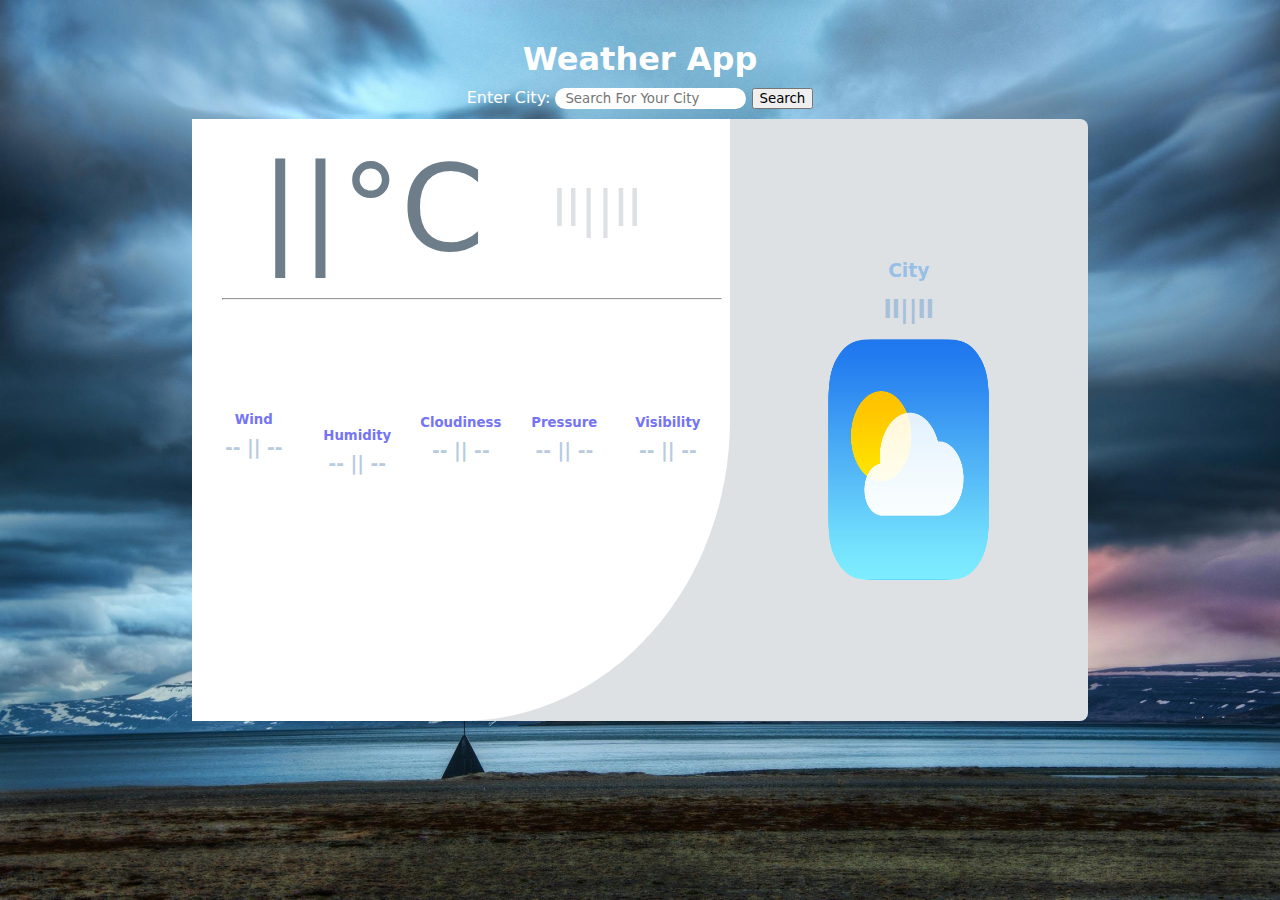
==== Weather App/index.html @ b09fca04 "Done" ====
<!DOCTYPE html>
<html lang="en">
<head>
    <meta charset="UTF-8">
    <meta http-equiv="X-UA-Compatible" content="IE=edge">
    <meta name="viewport" content="width=device-width, initial-scale=1.0">
    <title>Weather App</title>
</head>
<link rel="stylesheet" href="https://cdnjs.cloudflare.com/ajax/libs/font-awesome/6.2.1/css/all.min.css" integrity="sha512-MV7K8+y+gLIBoVD59lQIYicR65iaqukzvf/nwasF0nqhPay5w/9lJmVM2hMDcnK1OnMGCdVK+iQrJ7lzPJQd1w==" crossorigin="anonymous" referrerpolicy="no-referrer" />
<link rel="stylesheet" href="./style.css">
<body>
    <h1>Weather App</h1>
    <div class="input_container">
        <label for="city">Enter City: </label>
        <input id="input_weather" value="" placeholder="Search For Your City">
        <button id="button">Search</button>
    </div>
    <div class="container">
        <div class="left">
            <div class="degree_container">
                <p id="degree">||&deg;C</p>
                <p id="weather_status">ll||ll</p>
            </div>
            <hr class="hr">
            <div class="condition_container">
                <div class="wind">
                    <i class="fa-solid fa-wind wind_icon"></i>
                    <h5 style="color: rgb(116, 116, 245);">Wind</h5>
                    <div>
                        <h3 id="wind_speed">-- || --</h3>
                    </div>
                </div>
                <div class="wind">
                    <!-- <h4>💧%</h4> -->
                    <img height="17%" style="color: rgb(116, 116, 245);" src="https://cdn-icons-png.flaticon.com/512/728/728093.png" alt="">
                    <h5 style="color: rgb(116, 116, 245);">Humidity</h5>
                    <div>
                        <h3 id="humidity_calc">-- || --</h3>
                    </div>
                </div>
                <div class="wind">
                    <i class="fa-solid fa-cloud wind_icon"></i>
                    <h5 style="color: rgb(116, 116, 245);margin-top: 5px;">Cloudiness</h5>
                    <div>
                        <h3 id="cloudiness_calc">-- || --</h3>
                    </div>
                </div>
                <div class="wind">
                    <i class="fa-solid fa-temperature-three-quarters wind_icon"></i>
                    <h5 style="color: rgb(116, 116, 245);margin-top: 5px;">Pressure</h5>
                    <div>
                        <h3 id="pressure_calc">-- || --</h3>
                    </div>
                </div>
                <div class="wind">
                    <i class="fa-solid fa-eye wind_icon"></i>
                    <h5 style="color: rgb(116, 116, 245);margin-top: 5px;">Visibility</h5>
                    <div>
                        <h3 id="visibility_calc">-- || --</h3>
                    </div>
                </div>
            </div>
            
        </div>
        <div class="right">
            <h3 style="color:rgb(151, 191, 231)">City</h3>
            <h2 id="city">ll||ll</h2>
            <img id="weather_logo" src="./Clear.png" alt="">
        </div>
    </div>
</body>
<script>
    // navigator.geolocation.getCurrentPosition((location) => {
    //     console.log(location.coords.latitude,location.coords.longitude);
    // })

    // getData()
    // // API -----> https://api.openweathermap.org/data/2.5/weather?lat={lat}&lon={lon}&appid=133aca6a3bda2d32fd31c9ab64ad4343
    
    // async function getData(){
    // const data = await fetch("https://api.openweathermap.org/data/2.5/weather?lat=28.644800&lon=77.216721&appid=133aca6a3bda2d32fd31c9ab64ad4343")
    // const textData = await data.text();
    // const jsonData = JSON.parse(textData);
    // console.log(jsonData);
    // }



    // function getWeatherIcon(){

    // }

 
    // console.log(input.value,degree.innerText,weather.innerText,windSpeed.innerText,humidity.innerText,cloudiness.innerText);
    
</script>
<script src="./script.js"></script>
</html>
---- Weather App/style.css ----
*{
    margin: 0;
    box-sizing: border-box;
    font-family: system-ui,'Segoe UI', Roboto,sans-serif;
}

body{
    height: 100vh;
    width: 100vw;
    display: flex;
    background-color: rgb(4, 4, 49);
    align-items: center;
    flex-direction: column;
    gap: 10px;
    color: white;
    background: url(./1540005.jpg);
    background-repeat: no-repeat;
    background-size:100% 100%;
    padding-top: 40px;
}

.container {
    height: 70%;
    width: 70%;
    display: flex;
    background-color: rgb(221,225,227);
    border-radius: 8px;
}

.left{
    height: 100%;
    width: 60%;
    background-color: white;
    border-radius: 0 0 50% 0%;
}

.right{
    height: 100%;
    width: 40%;
    display: flex;
    justify-content: center;
    align-items: center;
    flex-direction: column;
    gap: 15px;
}

#degree {
    color: rgb(110,125,138);
    font-size:120px;
    font-weight: 300;
}

.degree_container {
    width: 100%;
    display: flex;
    align-items: center;
    justify-content: space-evenly;
    padding: 20px;
    padding-left: 0px;
}

#weather_status {
    color:rgb(222,225,228);
    font-size: 50px;
}

#city {
    color: rgb(167, 192, 218);
}

.hr{
    width: 500px;
    margin-left: 5.5%;
}

.condition_container{
    height: 30%;
    width: 100%;
    display: flex;
    margin-top: 40px;
    padding: 0 10px;
}

.wind{
    height: 100%;
    width: 20%;
    display: flex;
    flex-direction: column;
    justify-content: center;
    align-items: center;
    gap: 10px;
}

.wind_icon {
color:rgb(33,150,243);
}

#wind_speed, #humidity_calc, #cloudiness_calc, #pressure_calc, #visibility_calc {
    color:rgb(184, 203, 222);
}

#weather_logo {
    height: 40%;
    width: 45%;
    border-radius: 8px;
}

#input_weather {
    border: none;
    padding: 0 10px;
    border-radius: 50px;
    height: 100%;
}
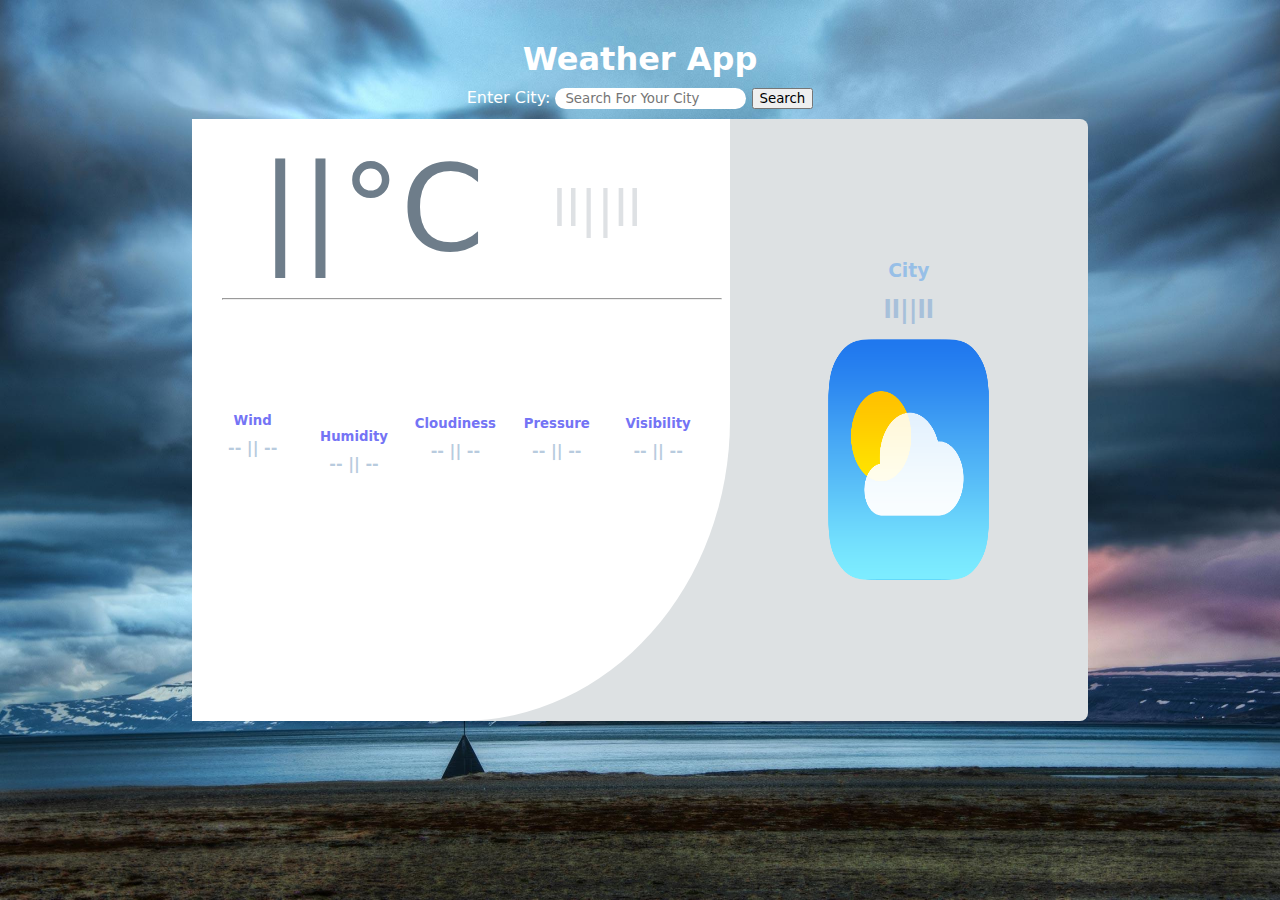
==== commit e152fab7: "Done" ====
--- a/Weather App/index.html
+++ b/Weather App/index.html
@@ -15,8 +15,8 @@
         <input id="input_weather" value="" placeholder="Search For Your City">
         <button id="button">Search</button>
     </div>
-    <div class="container">
-        <div class="left">
+    <div id="container">
+        <div id="left">
             <div class="degree_container">
                 <p id="degree">||&deg;C</p>
                 <p id="weather_status">ll||ll</p>
@@ -27,7 +27,7 @@
                     <i class="fa-solid fa-wind wind_icon"></i>
                     <h5 style="color: rgb(116, 116, 245);">Wind</h5>
                     <div>
-                        <h3 id="wind_speed">-- || --</h3>
+                        <h4 id="wind_speed">-- || --</h4>
                     </div>
                 </div>
                 <div class="wind">
@@ -35,28 +35,28 @@
                     <img height="17%" style="color: rgb(116, 116, 245);" src="https://cdn-icons-png.flaticon.com/512/728/728093.png" alt="">
                     <h5 style="color: rgb(116, 116, 245);">Humidity</h5>
                     <div>
-                        <h3 id="humidity_calc">-- || --</h3>
+                        <h4 id="humidity_calc">-- || --</h4>
                     </div>
                 </div>
                 <div class="wind">
                     <i class="fa-solid fa-cloud wind_icon"></i>
                     <h5 style="color: rgb(116, 116, 245);margin-top: 5px;">Cloudiness</h5>
                     <div>
-                        <h3 id="cloudiness_calc">-- || --</h3>
+                        <h4 id="cloudiness_calc">-- || --</h4>
                     </div>
                 </div>
                 <div class="wind">
                     <i class="fa-solid fa-temperature-three-quarters wind_icon"></i>
                     <h5 style="color: rgb(116, 116, 245);margin-top: 5px;">Pressure</h5>
                     <div>
-                        <h3 id="pressure_calc">-- || --</h3>
+                        <h4 id="pressure_calc">-- || --</h4>
                     </div>
                 </div>
                 <div class="wind">
                     <i class="fa-solid fa-eye wind_icon"></i>
                     <h5 style="color: rgb(116, 116, 245);margin-top: 5px;">Visibility</h5>
                     <div>
-                        <h3 id="visibility_calc">-- || --</h3>
+                        <h4 id="visibility_calc">-- || --</h4>
                     </div>
                 </div>
             </div>
--- a/Weather App/style.css
+++ b/Weather App/style.css
@@ -19,15 +19,15 @@
     padding-top: 40px;
 }
 
-.container {
+#container {
     height: 70%;
     width: 70%;
     display: flex;
-    background-color: rgb(221,225,227);
+    background-color:rgb(221,225,227);
     border-radius: 8px;
 }
 
-.left{
+#left{
     height: 100%;
     width: 60%;
     background-color: white;
@@ -75,7 +75,7 @@
 
 .condition_container{
     height: 30%;
-    width: 100%;
+    width: 98%;
     display: flex;
     margin-top: 40px;
     padding: 0 10px;
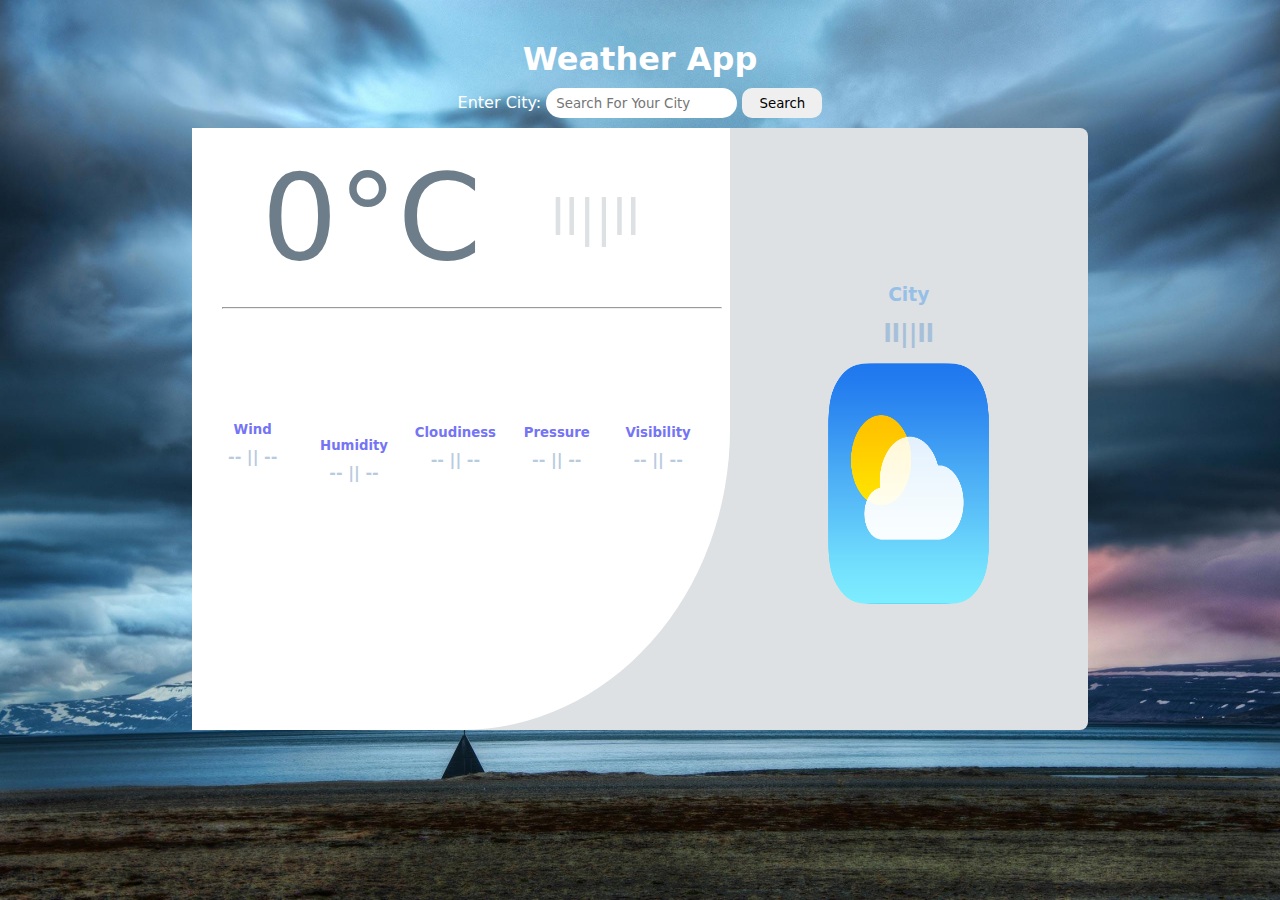
==== commit 652e3fa6: "Done" ====
--- a/Weather App/index.html
+++ b/Weather App/index.html
@@ -18,7 +18,7 @@
     <div id="container">
         <div id="left">
             <div class="degree_container">
-                <p id="degree">||&deg;C</p>
+                <p id="degree">0&deg;C</p>
                 <p id="weather_status">ll||ll</p>
             </div>
             <hr class="hr">
@@ -63,6 +63,8 @@
             
         </div>
         <div class="right">
+            <h4 style="color: rgb(157, 192, 227);" id="time"></h4>
+            <h4 style="color: rgb(151, 191, 231);" id="date"></h4>
             <h3 style="color:rgb(151, 191, 231)">City</h3>
             <h2 id="city">ll||ll</h2>
             <img id="weather_logo" src="./Clear.png" alt="">
--- a/Weather App/style.css
+++ b/Weather App/style.css
@@ -68,6 +68,14 @@
     color: rgb(167, 192, 218);
 }
 
+#button {
+    border: none;
+    border-radius: 10px;
+    width: 80px;
+    height: 30px;
+    cursor: pointer;
+}
+
 .hr{
     width: 500px;
     margin-left: 5.5%;
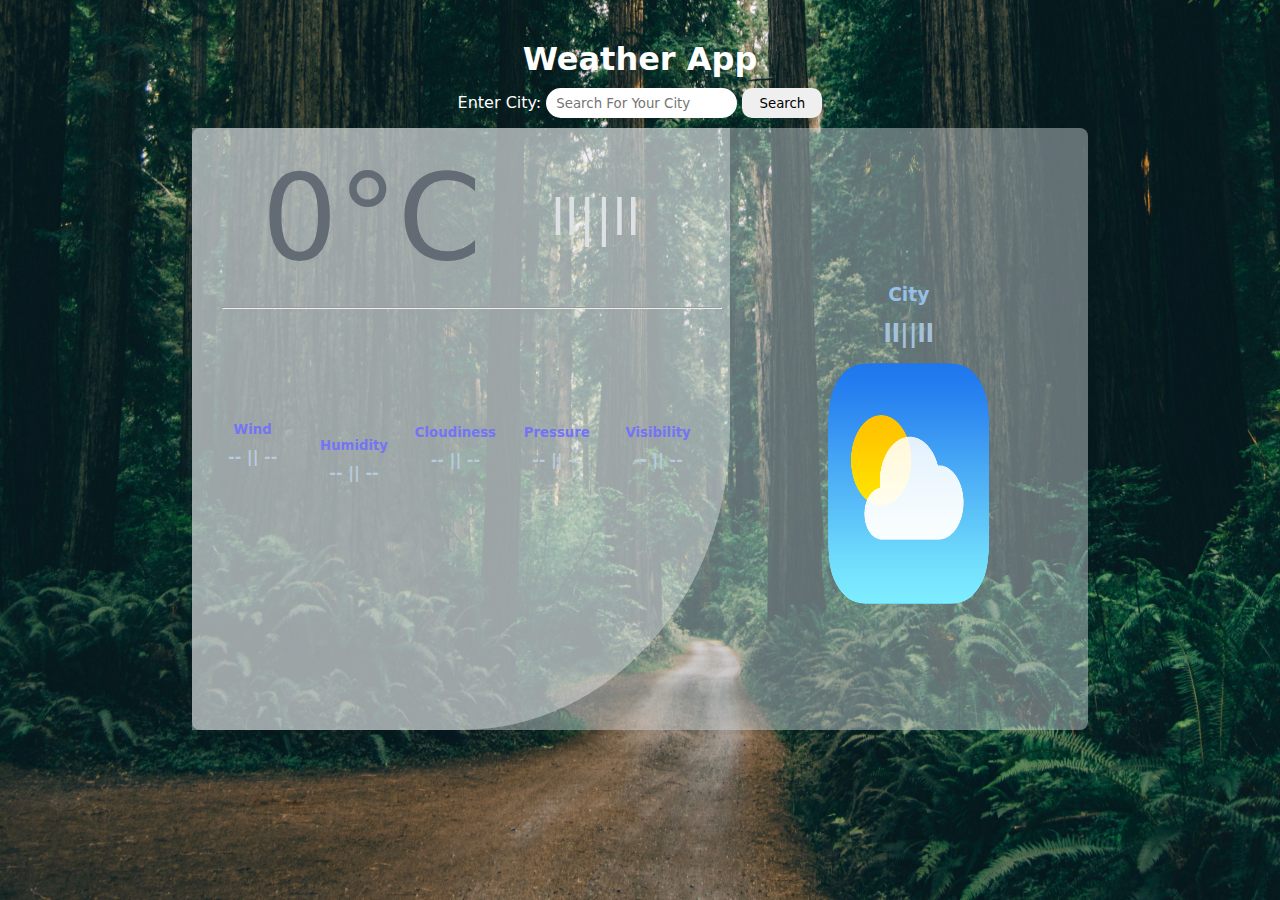
==== commit d20f3089: "Done" ====
--- a/Weather App/index.html
+++ b/Weather App/index.html
@@ -64,8 +64,8 @@
         </div>
         <div class="right">
             <h4 style="color: rgb(157, 192, 227);" id="time"></h4>
-            <h4 style="color: rgb(151, 191, 231);" id="date"></h4>
-            <h3 style="color:rgb(151, 191, 231)">City</h3>
+            <h4 style="color: rgb(139, 191, 243);" id="date"></h4>
+            <h3 id="cityHeading" style="color:rgb(151, 191, 231)">City</h3>
             <h2 id="city">ll||ll</h2>
             <img id="weather_logo" src="./Clear.png" alt="">
         </div>
--- a/Weather App/style.css
+++ b/Weather App/style.css
@@ -13,7 +13,7 @@
     flex-direction: column;
     gap: 10px;
     color: white;
-    background: url(./1540005.jpg);
+    background: url(./Main.jpg);
     background-repeat: no-repeat;
     background-size:100% 100%;
     padding-top: 40px;
@@ -23,14 +23,14 @@
     height: 70%;
     width: 70%;
     display: flex;
-    background-color:rgb(221,225,227);
+    background-color:rgba(221, 225, 227, 0.441);
     border-radius: 8px;
 }
 
 #left{
     height: 100%;
     width: 60%;
-    background-color: white;
+    background-color: rgba(255, 255, 255, 0.365);
     border-radius: 0 0 50% 0%;
 }
 
@@ -45,7 +45,7 @@
 }
 
 #degree {
-    color: rgb(110,125,138);
+    color: rgb(99, 107, 116);
     font-size:120px;
     font-weight: 300;
 }
@@ -118,4 +118,5 @@
     padding: 0 10px;
     border-radius: 50px;
     height: 100%;
+    outline: none;
 }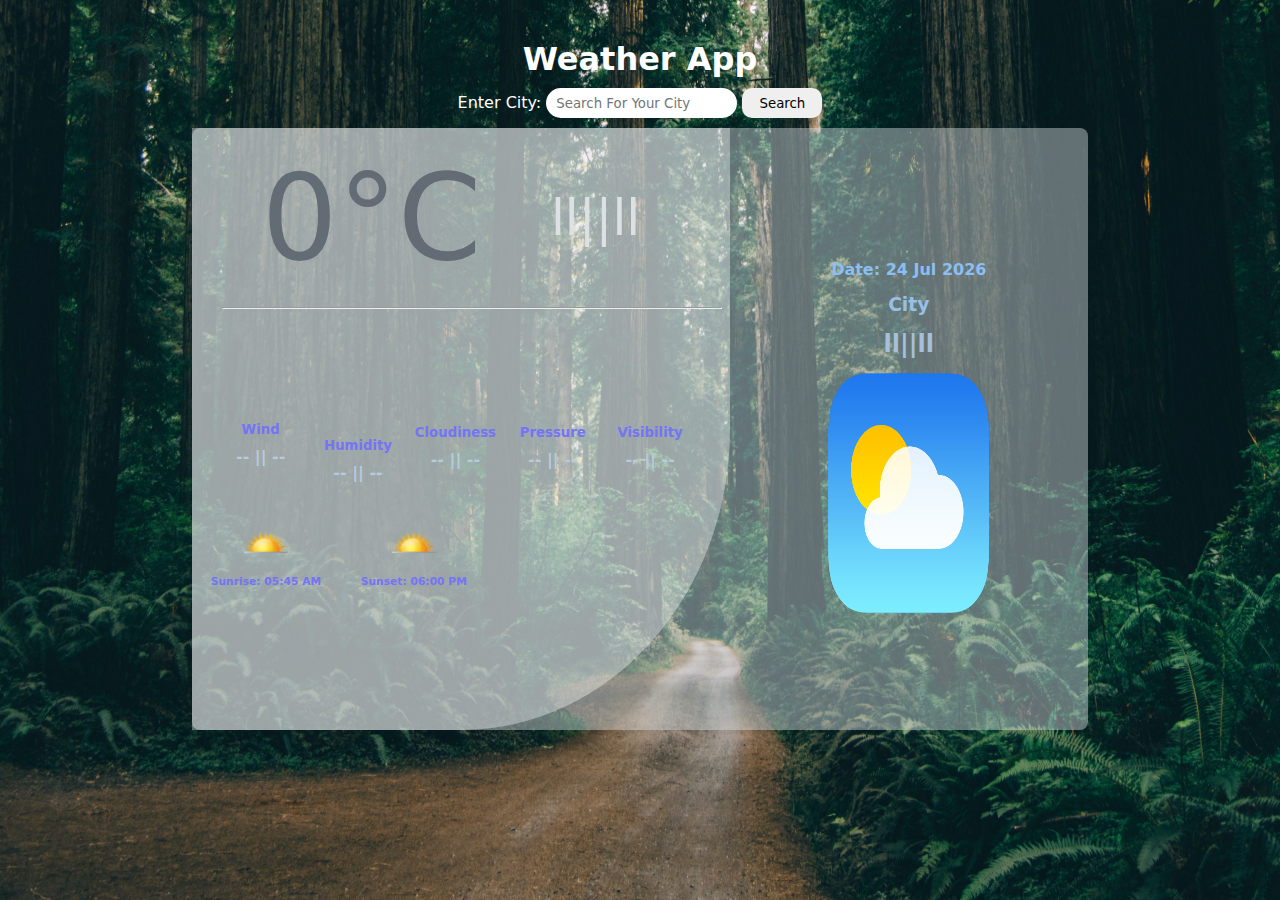
==== commit 0bd43b54: "Done" ====
--- a/Weather App/index.html
+++ b/Weather App/index.html
@@ -60,6 +60,19 @@
                     </div>
                 </div>
             </div>
+
+            <div style="height: 15%;width: 55%;display: flex;" class="suns">
+                <div style="height: 100%;width: 50%;display: flex;flex-direction: column;align-items: center;" class="sun_rise">
+                    <img height="50%" style="color: rgb(116, 116, 245);" src="./Sunrise.png" alt="">
+
+                    <h6 style="color: rgb(116, 116, 245);">Sunrise: 05:45 AM</h6>
+                </div>
+                <div style="height: 100%;width: 50%;display: flex;flex-direction: column;align-items: center;"  class="sun_set">
+                    <img height="50%" style="color: rgb(116, 116, 245);" src="./Sunrise.png" alt="">
+
+                    <h6 style="color: rgb(116, 116, 245);">Sunset: 06:00 PM</h6>
+                </div>
+            </div>
             
         </div>
         <div class="right">
@@ -72,29 +85,6 @@
     </div>
 </body>
 <script>
-    // navigator.geolocation.getCurrentPosition((location) => {
-    //     console.log(location.coords.latitude,location.coords.longitude);
-    // })
-
-    // getData()
-    // // API -----> https://api.openweathermap.org/data/2.5/weather?lat={lat}&lon={lon}&appid=133aca6a3bda2d32fd31c9ab64ad4343
-    
-    // async function getData(){
-    // const data = await fetch("https://api.openweathermap.org/data/2.5/weather?lat=28.644800&lon=77.216721&appid=133aca6a3bda2d32fd31c9ab64ad4343")
-    // const textData = await data.text();
-    // const jsonData = JSON.parse(textData);
-    // console.log(jsonData);
-    // }
-
-
-
-    // function getWeatherIcon(){
-
-    // }
-
- 
-    // console.log(input.value,degree.innerText,weather.innerText,windSpeed.innerText,humidity.innerText,cloudiness.innerText);
-    
 </script>
 <script src="./script.js"></script>
 </html>--- a/Weather App/style.css
+++ b/Weather App/style.css
@@ -86,7 +86,7 @@
     width: 98%;
     display: flex;
     margin-top: 40px;
-    padding: 0 10px;
+    padding: 0 20px;
 }
 
 .wind{
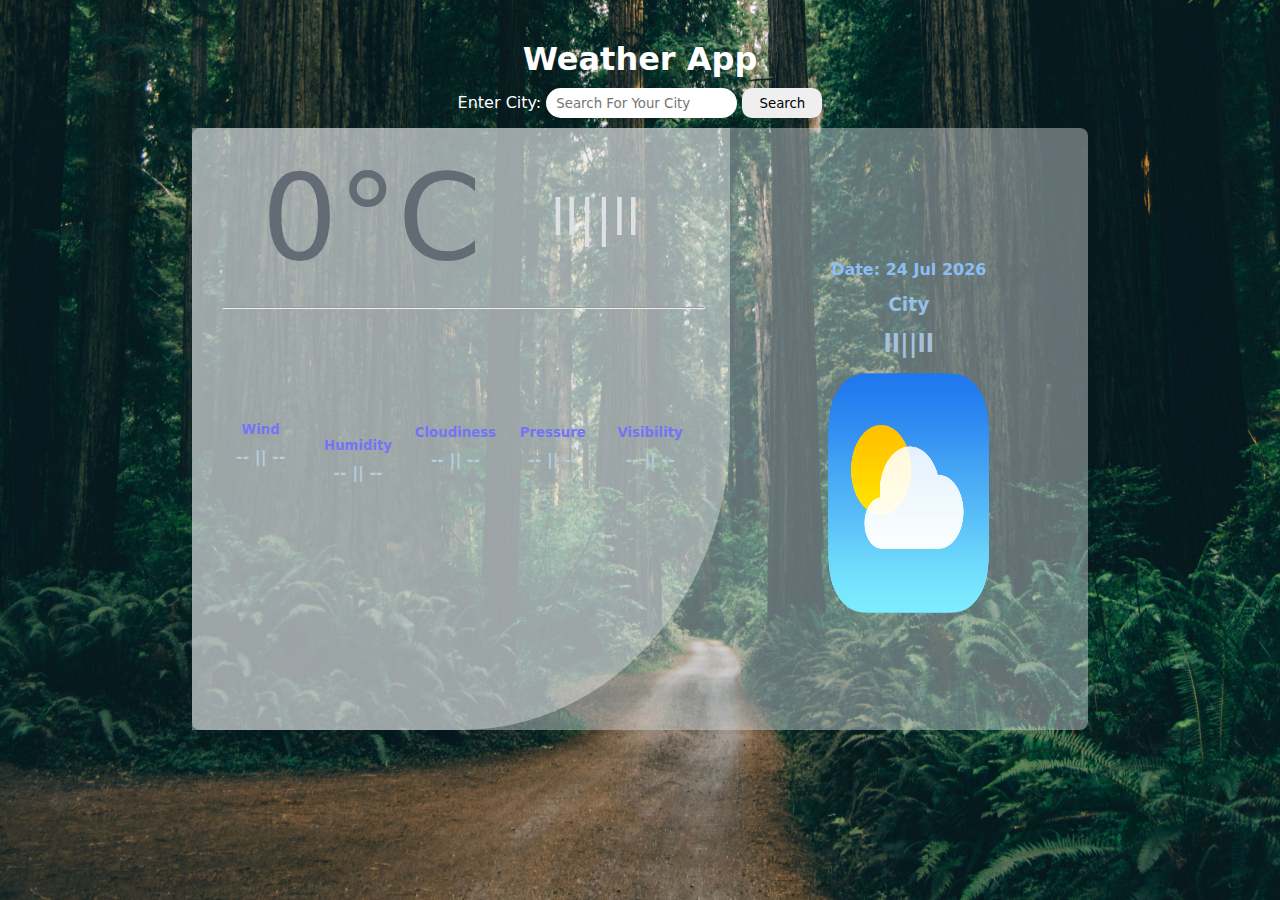
==== commit 580667e5: "Done" ====
--- a/Weather App/index.html
+++ b/Weather App/index.html
@@ -60,20 +60,6 @@
                     </div>
                 </div>
             </div>
-
-            <div style="height: 15%;width: 55%;display: flex;" class="suns">
-                <div style="height: 100%;width: 50%;display: flex;flex-direction: column;align-items: center;" class="sun_rise">
-                    <img height="50%" style="color: rgb(116, 116, 245);" src="./Sunrise.png" alt="">
-
-                    <h6 style="color: rgb(116, 116, 245);">Sunrise: 05:45 AM</h6>
-                </div>
-                <div style="height: 100%;width: 50%;display: flex;flex-direction: column;align-items: center;"  class="sun_set">
-                    <img height="50%" style="color: rgb(116, 116, 245);" src="./Sunrise.png" alt="">
-
-                    <h6 style="color: rgb(116, 116, 245);">Sunset: 06:00 PM</h6>
-                </div>
-            </div>
-            
         </div>
         <div class="right">
             <h4 style="color: rgb(157, 192, 227);" id="time"></h4>
--- a/Weather App/style.css
+++ b/Weather App/style.css
@@ -77,7 +77,7 @@
 }
 
 .hr{
-    width: 500px;
+    width: 90%;
     margin-left: 5.5%;
 }
 
